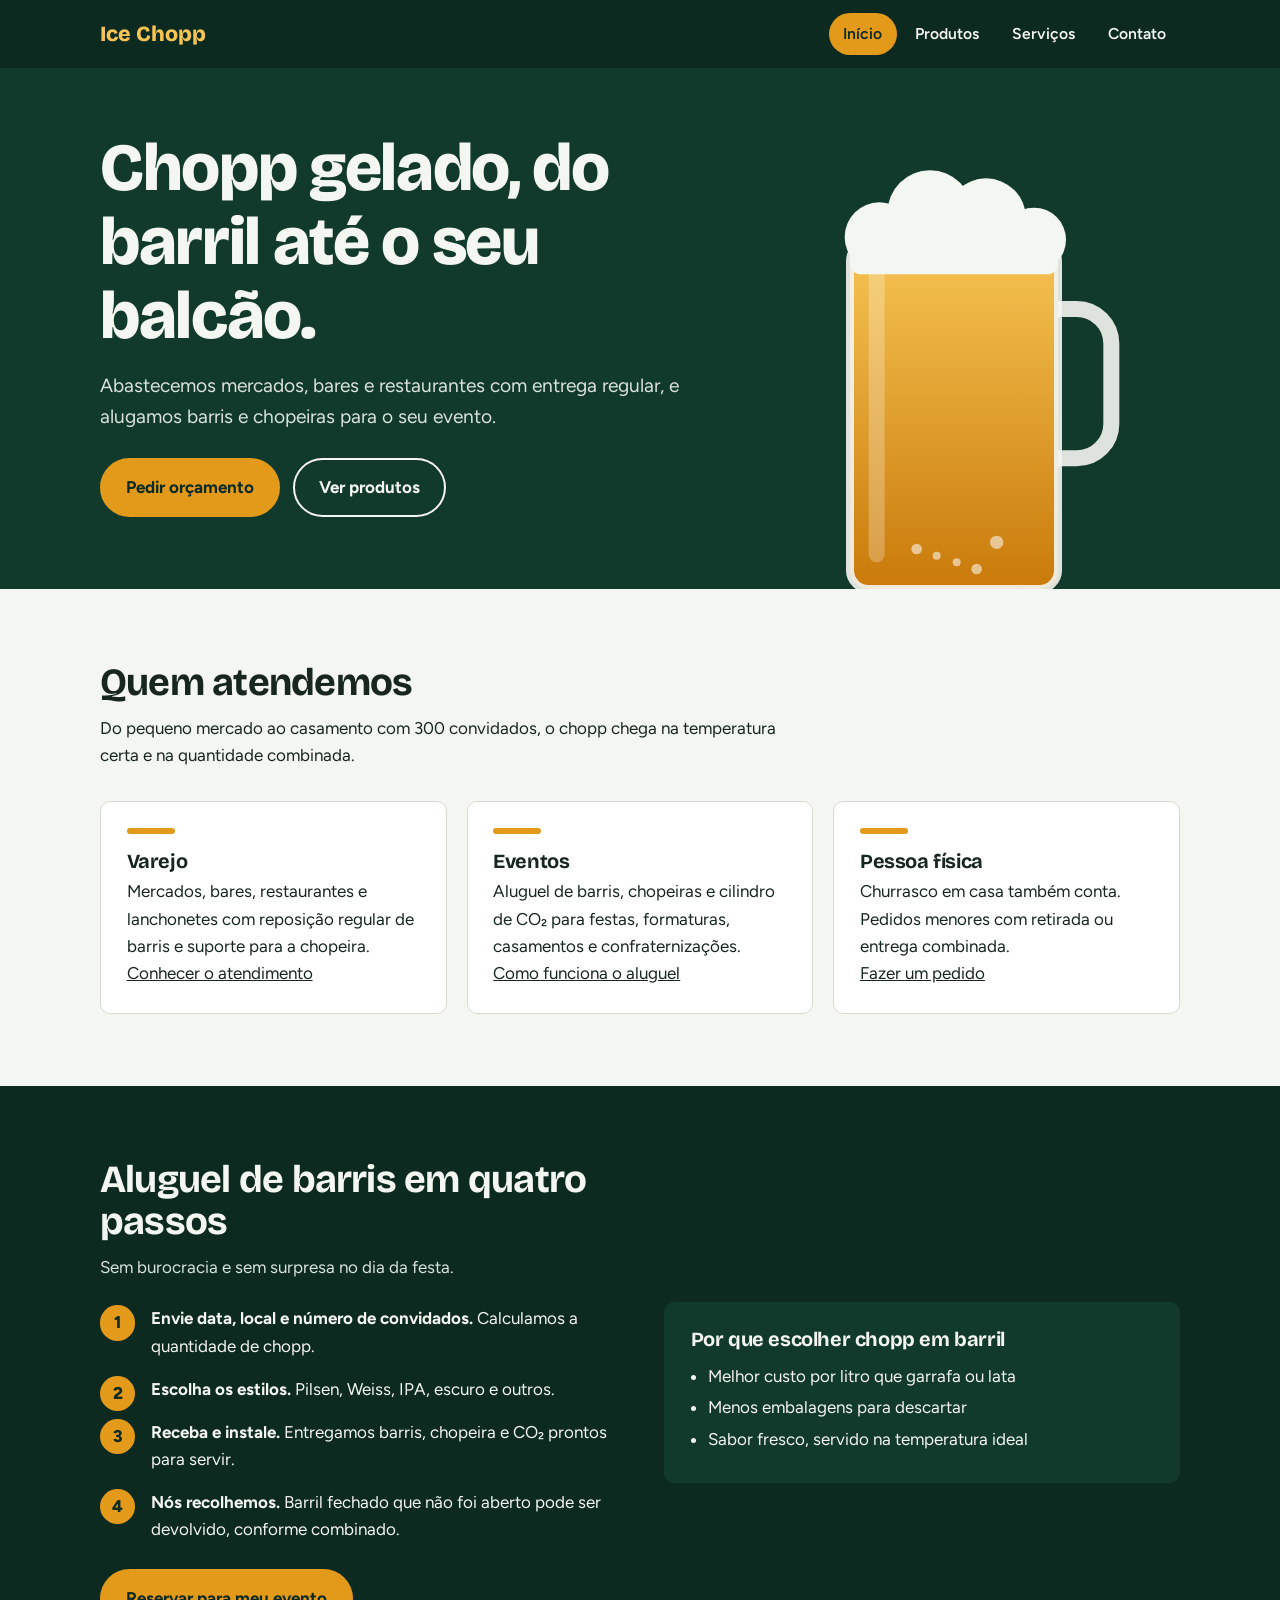
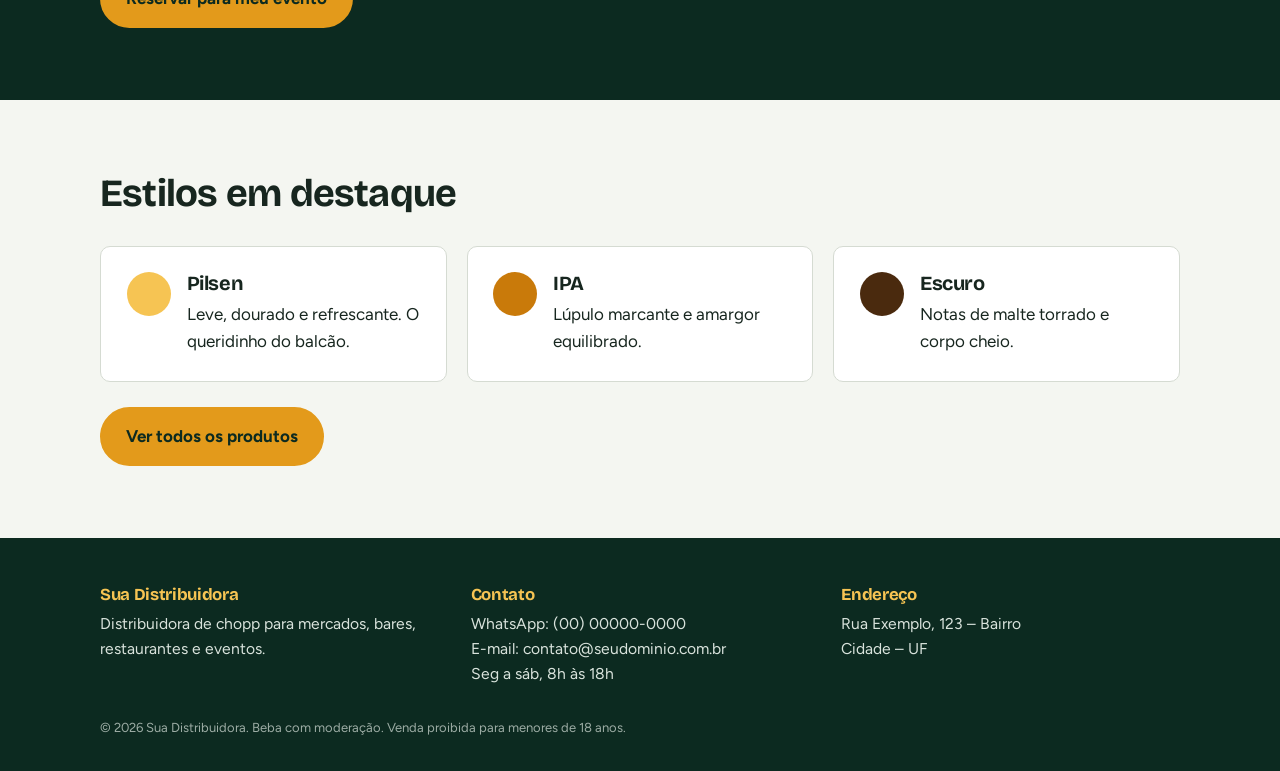
==== SiteIceChopp/index.html @ 6744db82 "estrutura base site" ====
<!DOCTYPE html>
<html lang="pt-BR">

<head>
    <meta charset="UTF-8">
    <meta name="viewport" content="width=device-width, initial-scale=1">
    <title>Chopp gelado para varejo e eventos</title>
    <meta name="description"
        content="Distribuidora de chopp: fornecimento para mercados, bares e aluguel de barris para eventos.">
    <link rel="preconnect" href="https://fonts.googleapis.com">
    <link rel="preconnect" href="https://fonts.gstatic.com" crossorigin>
    <link
        href="https://fonts.googleapis.com/css2?family=Bricolage+Grotesque:wght@600;700;800&family=Figtree:wght@400;600;700&display=swap"
        rel="stylesheet">
    <link rel="stylesheet" href=".\css\estilo.css">
</head>

<body>
    <header class="topo">
        <div class="wrap">
            <a class="marca" href="index.html">Ice Chopp</a>
            <nav aria-label="Principal">
                <ul class="menu">
                    <li><a href=".\index.html" aria-current="page">Início</a></li>
                    <li><a href=".\pages\produtos.html">Produtos</a></li>
                    <li><a href=".\pages\servicos.html">Serviços</a></li>
                    <li><a href=".\pages\contato.html">Contato</a></li>
                </ul>
            </nav>
        </div>
    </header>
    <main>
        <section class="hero">
            <div class="wrap">
                <div class="hero-txt">
                    <h1>Chopp gelado, do barril até o seu balcão.</h1>
                    <p>Abastecemos mercados, bares e restaurantes com entrega regular, e alugamos barris e chopeiras
                        para o seu evento.</p>
                    <div class="acoes">
                        <a class="btn" href="contato.html">Pedir orçamento</a>
                        <a class="btn sec" href="produtos.html">Ver produtos</a>
                    </div>
                </div>
                <svg class="copo" viewBox="0 0 240 330" role="img" aria-label="Caneca de chopp com espuma">
                    <defs>
                        <linearGradient id="c" x1="0" y1="0" x2="0" y2="1">
                            <stop offset="0" stop-color="#F6C453" />
                            <stop offset="1" stop-color="#C97A0A" />
                        </linearGradient>
                    </defs>
                    <path d="M178 120h22a26 26 0 0 1 26 26v60a26 26 0 0 1-26 26h-22" fill="none" stroke="#F4F6F1"
                        stroke-width="12" opacity=".9" />
                    <rect x="30" y="70" width="156" height="260" rx="14" fill="url(#c)" />
                    <rect x="30" y="70" width="156" height="260" rx="14" fill="none" stroke="#F4F6F1" stroke-width="6"
                        opacity=".9" />
                    <rect x="44" y="90" width="12" height="220" rx="6" fill="#fff" opacity=".25" />
                    <g fill="#F4F6F1">
                        <circle cx="52" cy="66" r="26" />
                        <circle cx="90" cy="48" r="32" />
                        <circle cx="132" cy="52" r="30" />
                        <circle cx="168" cy="68" r="24" />
                        <rect x="30" y="64" width="156" height="30" rx="8" />
                    </g>
                    <circle class="bolha" cx="80" cy="300" r="4" />
                    <circle class="bolha" cx="110" cy="310" r="3" />
                    <circle class="bolha" cx="140" cy="295" r="5" />
                    <circle class="bolha" cx="95" cy="305" r="3" />
                    <circle class="bolha" cx="125" cy="315" r="4" />
                </svg>
            </div>
        </section>

        <section>
            <div class="wrap">
                <h2>Quem atendemos</h2>
                <p>Do pequeno mercado ao casamento com 300 convidados, o chopp chega na temperatura certa e na
                    quantidade combinada.</p>
                <div class="grade">
                    <article class="cartao">
                        <div class="faixa"></div>
                        <h3>Varejo</h3>
                        <p>Mercados, bares, restaurantes e lanchonetes com reposição regular de barris e suporte para a
                            chopeira.</p>
                        <p><a href="servicos.html#varejo">Conhecer o atendimento</a></p>
                    </article>
                    <article class="cartao">
                        <div class="faixa"></div>
                        <h3>Eventos</h3>
                        <p>Aluguel de barris, chopeiras e cilindro de CO₂ para festas, formaturas, casamentos e
                            confraternizações.</p>
                        <p><a href="servicos.html#eventos">Como funciona o aluguel</a></p>
                    </article>
                    <article class="cartao">
                        <div class="faixa"></div>
                        <h3>Pessoa física</h3>
                        <p>Churrasco em casa também conta. Pedidos menores com retirada ou entrega combinada.</p>
                        <p><a href="contato.html">Fazer um pedido</a></p>
                    </article>
                </div>
            </div>
        </section>

        <section class="escuro">
            <div class="wrap duas">
                <div>
                    <h2>Aluguel de barris em quatro passos</h2>
                    <p>Sem burocracia e sem surpresa no dia da festa.</p>
                    <ol class="passos">
                        <li><strong>Envie data, local e número de convidados.</strong> Calculamos a quantidade de chopp.
                        </li>
                        <li><strong>Escolha os estilos.</strong> Pilsen, Weiss, IPA, escuro e outros.</li>
                        <li><strong>Receba e instale.</strong> Entregamos barris, chopeira e CO₂ prontos para servir.
                        </li>
                        <li><strong>Nós recolhemos.</strong> Barril fechado que não foi aberto pode ser devolvido,
                            conforme combinado.</li>
                    </ol>
                    <div class="acoes"><a class="btn" href="contato.html">Reservar para meu evento</a></div>
                </div>
                <div class="cartao forte">
                    <h3>Por que escolher chopp em barril</h3>
                    <ul>
                        <li>Melhor custo por litro que garrafa ou lata</li>
                        <li>Menos embalagens para descartar</li>
                        <li>Sabor fresco, servido na temperatura ideal</li>
                    </ul>
                </div>
            </div>
        </section>

        <section>
            <div class="wrap">
                <h2>Estilos em destaque</h2>
                <div class="grade">
                    <article class="cartao estilo"><span class="gota" style="background:#F6C453"></span>
                        <div>
                            <h3>Pilsen</h3>
                            <p>Leve, dourado e refrescante. O queridinho do balcão.</p>
                        </div>
                    </article>
                    <article class="cartao estilo"><span class="gota" style="background:#C97A0A"></span>
                        <div>
                            <h3>IPA</h3>
                            <p>Lúpulo marcante e amargor equilibrado.</p>
                        </div>
                    </article>
                    <article class="cartao estilo"><span class="gota" style="background:#4a2a0e"></span>
                        <div>
                            <h3>Escuro</h3>
                            <p>Notas de malte torrado e corpo cheio.</p>
                        </div>
                    </article>
                </div>
                <div class="acoes"><a class="btn" style="color:var(--garrafa-2)" href="produtos.html">Ver todos os
                        produtos</a></div>
            </div>
        </section>
    </main>
    <footer class="rodape">
        <div class="wrap">
            <div>
                <h3>Sua Distribuidora</h3>
                <p>Distribuidora de chopp para mercados, bares, restaurantes e eventos.</p>
            </div>
            <div>
                <h3>Contato</h3>
                <p>WhatsApp: (00) 00000-0000<br>E-mail: contato@seudominio.com.br<br>Seg a sáb, 8h às 18h</p>
            </div>
            <div>
                <h3>Endereço</h3>
                <p>Rua Exemplo, 123 – Bairro<br>Cidade – UF</p>
            </div>
        </div>
        <div class="wrap"><small>© 2026 Sua Distribuidora. Beba com moderação. Venda proibida para menores de 18
                anos.</small></div>
    </footer>
</body>

</html>
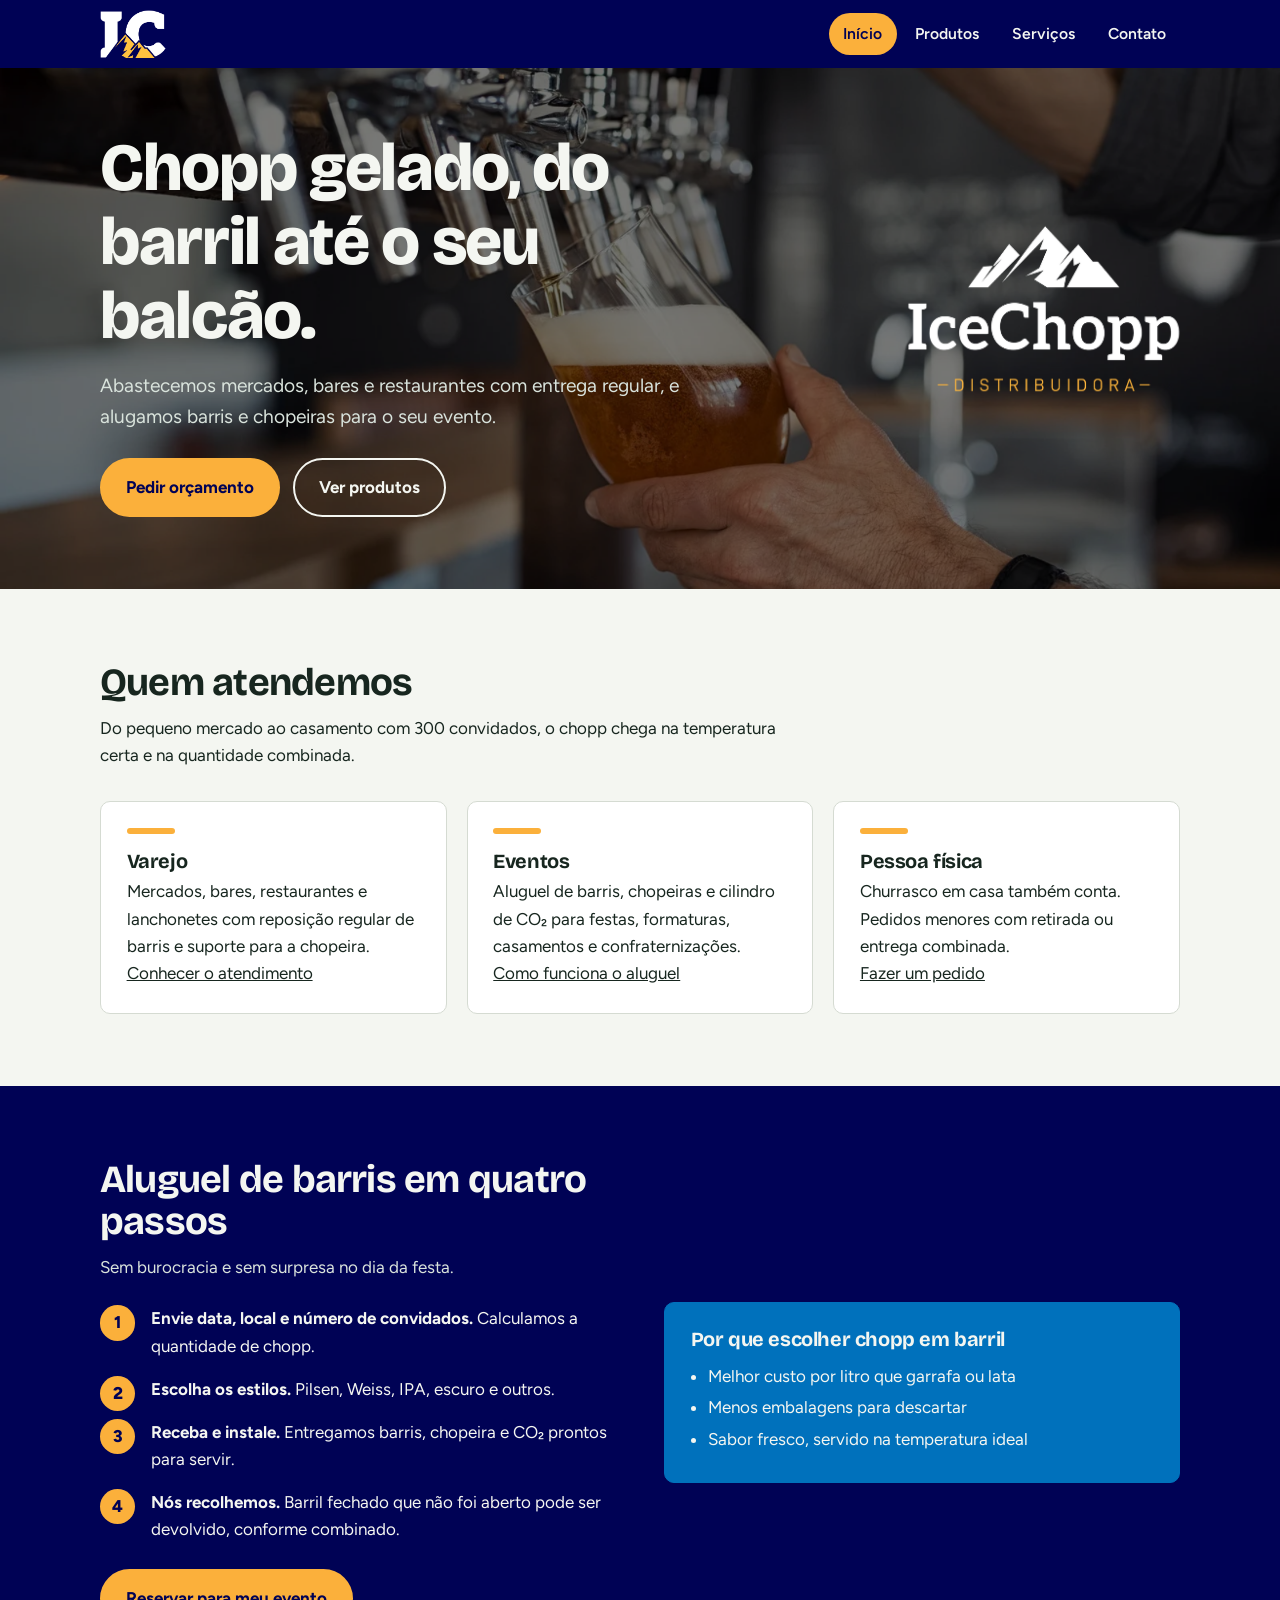
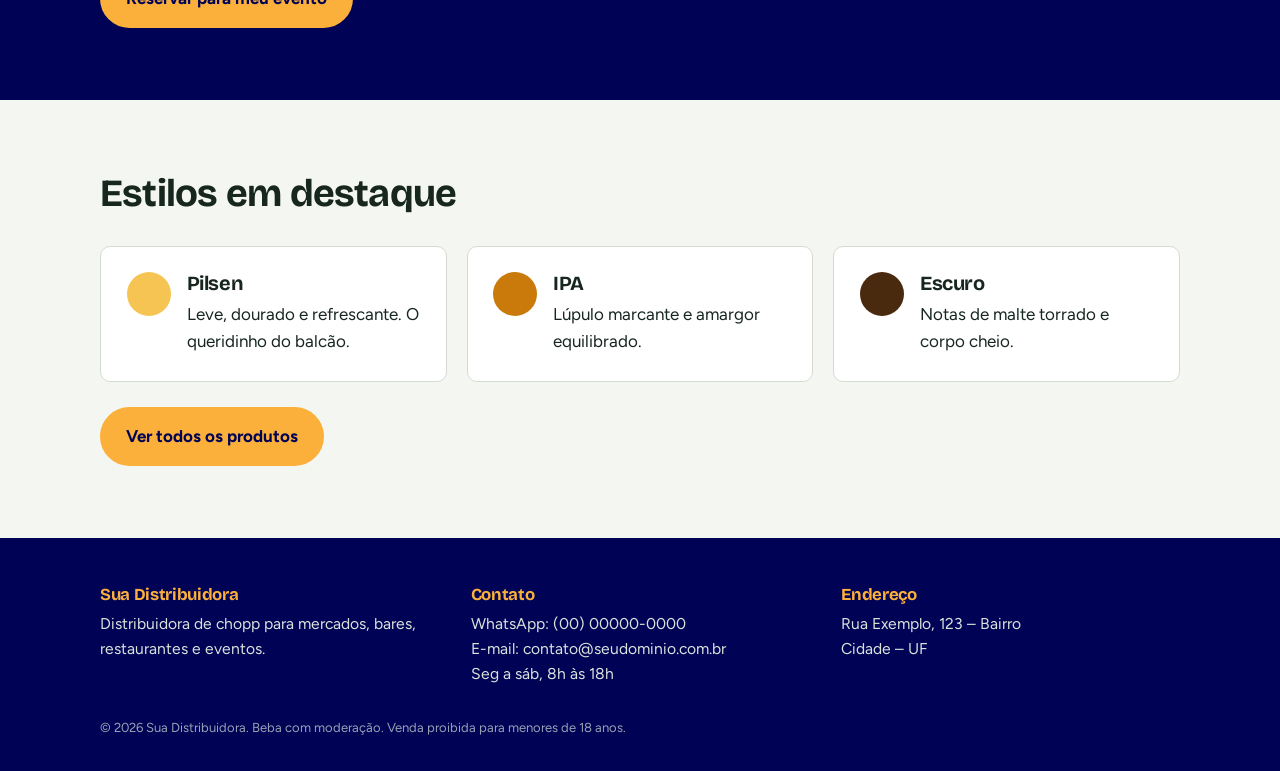
==== commit 7f8e1b28: "index" ====
--- a/SiteIceChopp/index.html
+++ b/SiteIceChopp/index.html
@@ -18,7 +18,7 @@
 <body>
     <header class="topo">
         <div class="wrap">
-            <a class="marca" href="index.html">Ice Chopp</a>
+            <img class="marca" src="img/logoMinAmarela.png" alt="logo">
             <nav aria-label="Principal">
                 <ul class="menu">
                     <li><a href=".\index.html" aria-current="page">Início</a></li>
@@ -37,36 +37,11 @@
                     <p>Abastecemos mercados, bares e restaurantes com entrega regular, e alugamos barris e chopeiras
                         para o seu evento.</p>
                     <div class="acoes">
-                        <a class="btn" href="contato.html">Pedir orçamento</a>
-                        <a class="btn sec" href="produtos.html">Ver produtos</a>
+                        <a class="btn" href="./pages/contato.html">Pedir orçamento</a>
+                        <a class="btn sec" href="./pages/produtos.html">Ver produtos</a>
                     </div>
                 </div>
-                <svg class="copo" viewBox="0 0 240 330" role="img" aria-label="Caneca de chopp com espuma">
-                    <defs>
-                        <linearGradient id="c" x1="0" y1="0" x2="0" y2="1">
-                            <stop offset="0" stop-color="#F6C453" />
-                            <stop offset="1" stop-color="#C97A0A" />
-                        </linearGradient>
-                    </defs>
-                    <path d="M178 120h22a26 26 0 0 1 26 26v60a26 26 0 0 1-26 26h-22" fill="none" stroke="#F4F6F1"
-                        stroke-width="12" opacity=".9" />
-                    <rect x="30" y="70" width="156" height="260" rx="14" fill="url(#c)" />
-                    <rect x="30" y="70" width="156" height="260" rx="14" fill="none" stroke="#F4F6F1" stroke-width="6"
-                        opacity=".9" />
-                    <rect x="44" y="90" width="12" height="220" rx="6" fill="#fff" opacity=".25" />
-                    <g fill="#F4F6F1">
-                        <circle cx="52" cy="66" r="26" />
-                        <circle cx="90" cy="48" r="32" />
-                        <circle cx="132" cy="52" r="30" />
-                        <circle cx="168" cy="68" r="24" />
-                        <rect x="30" y="64" width="156" height="30" rx="8" />
-                    </g>
-                    <circle class="bolha" cx="80" cy="300" r="4" />
-                    <circle class="bolha" cx="110" cy="310" r="3" />
-                    <circle class="bolha" cx="140" cy="295" r="5" />
-                    <circle class="bolha" cx="95" cy="305" r="3" />
-                    <circle class="bolha" cx="125" cy="315" r="4" />
-                </svg>
+                <img id=logo src="img/logoICescuro.png" alt="Logo">
             </div>
         </section>
 
@@ -81,20 +56,20 @@
                         <h3>Varejo</h3>
                         <p>Mercados, bares, restaurantes e lanchonetes com reposição regular de barris e suporte para a
                             chopeira.</p>
-                        <p><a href="servicos.html#varejo">Conhecer o atendimento</a></p>
+                        <p><a href="./pages/servicos.html#varejo">Conhecer o atendimento</a></p>
                     </article>
                     <article class="cartao">
                         <div class="faixa"></div>
                         <h3>Eventos</h3>
                         <p>Aluguel de barris, chopeiras e cilindro de CO₂ para festas, formaturas, casamentos e
                             confraternizações.</p>
-                        <p><a href="servicos.html#eventos">Como funciona o aluguel</a></p>
+                        <p><a href="./pages/servicos.html#eventos">Como funciona o aluguel</a></p>
                     </article>
                     <article class="cartao">
                         <div class="faixa"></div>
                         <h3>Pessoa física</h3>
                         <p>Churrasco em casa também conta. Pedidos menores com retirada ou entrega combinada.</p>
-                        <p><a href="contato.html">Fazer um pedido</a></p>
+                        <p><a href="./pages/contato.html">Fazer um pedido</a></p>
                     </article>
                 </div>
             </div>
@@ -114,7 +89,7 @@
                         <li><strong>Nós recolhemos.</strong> Barril fechado que não foi aberto pode ser devolvido,
                             conforme combinado.</li>
                     </ol>
-                    <div class="acoes"><a class="btn" href="contato.html">Reservar para meu evento</a></div>
+                    <div class="acoes"><a class="btn" href="./pages/contato.html">Reservar para meu evento</a></div>
                 </div>
                 <div class="cartao forte">
                     <h3>Por que escolher chopp em barril</h3>
@@ -150,7 +125,7 @@
                         </div>
                     </article>
                 </div>
-                <div class="acoes"><a class="btn" style="color:var(--garrafa-2)" href="produtos.html">Ver todos os
+                <div class="acoes"><a class="btn" style="color:var(--garrafa-2)" href="./pages/produtos.html">Ver todos os
                         produtos</a></div>
             </div>
         </section>
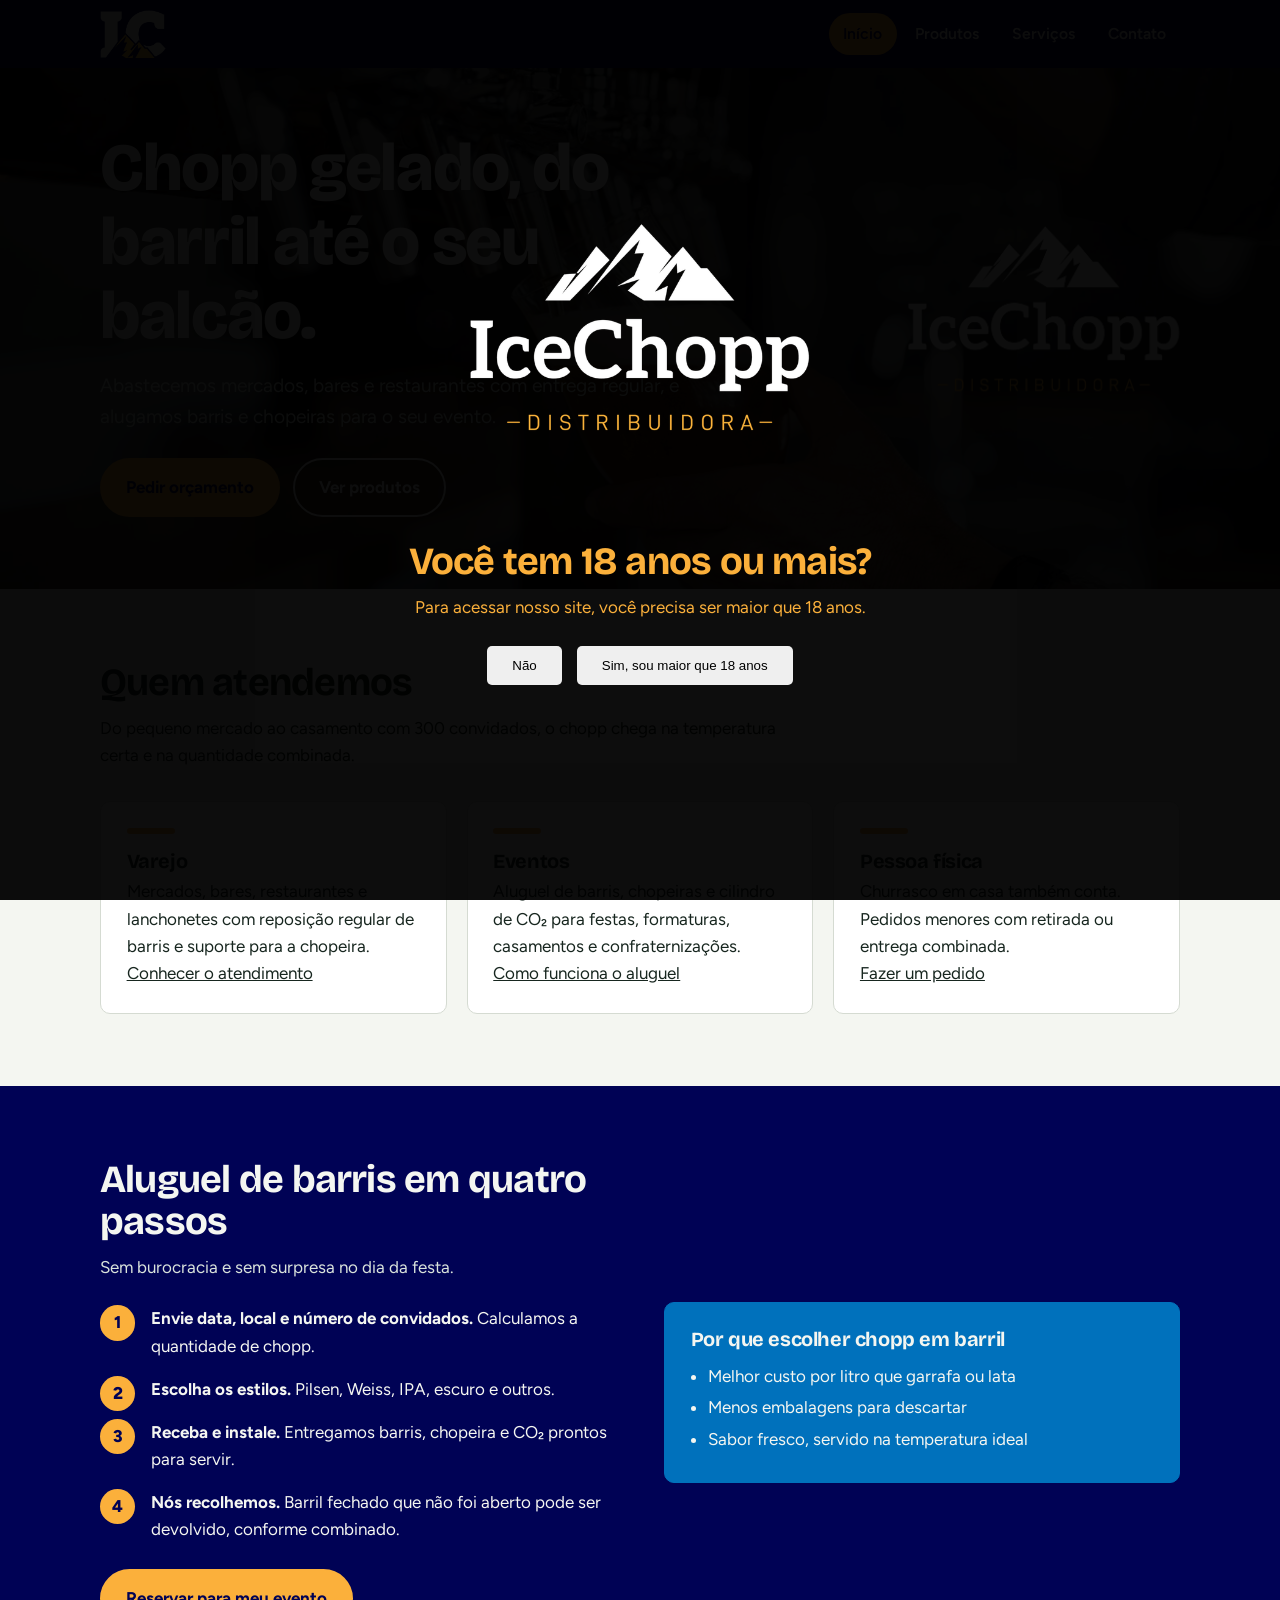
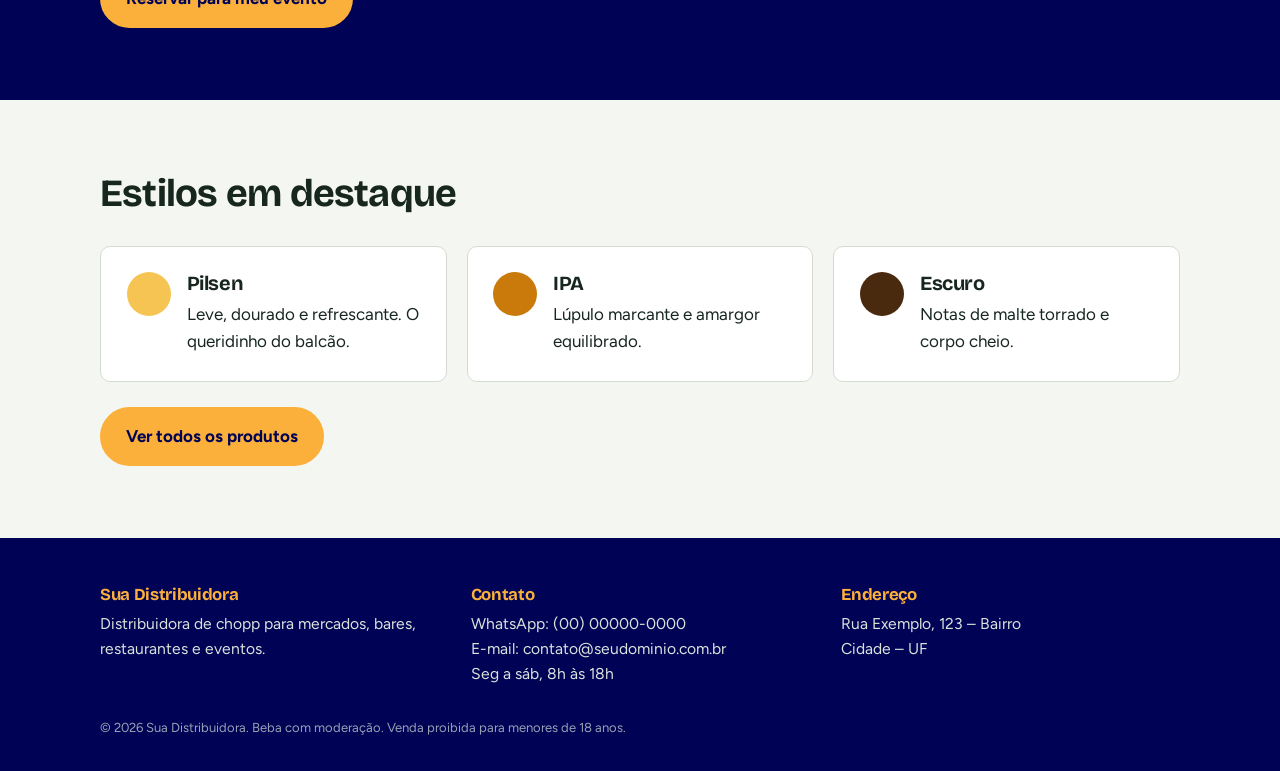
==== commit 49e5eb2a: "verificacao de idade" ====
--- a/SiteIceChopp/index.html
+++ b/SiteIceChopp/index.html
@@ -13,9 +13,29 @@
         href="https://fonts.googleapis.com/css2?family=Bricolage+Grotesque:wght@600;700;800&family=Figtree:wght@400;600;700&display=swap"
         rel="stylesheet">
     <link rel="stylesheet" href=".\css\estilo.css">
+    <link rel="stylesheet" href=".\css\idade.css">
 </head>
 
 <body>
+
+    <div id="verificacao-idade" class="overlay-idade">
+        <div class="idade">
+            <img id="IChopp" src=".\img\logoICescuro.png">
+
+            <h2 id="perguntaIdade">Você tem 18 anos ou mais?</h2>
+
+            <p id="avisoIdade">
+                Para acessar nosso site, você precisa ser maior que 18 anos.
+            </p>
+
+            <div class="botoes-idade">
+                <button onclick="sairSite()">Não</button>
+                <button onclick="entrarSite()">Sim, sou maior que 18 anos</button>
+            </div>
+        </div>
+    </div>
+
+
     <header class="topo">
         <div class="wrap">
             <img class="marca" src="img/logoMinAmarela.png" alt="logo">
@@ -125,7 +145,8 @@
                         </div>
                     </article>
                 </div>
-                <div class="acoes"><a class="btn" style="color:var(--garrafa-2)" href="./pages/produtos.html">Ver todos os
+                <div class="acoes"><a class="btn" style="color:var(--garrafa-2)" href="./pages/produtos.html">Ver todos
+                        os
                         produtos</a></div>
             </div>
         </section>
@@ -148,6 +169,7 @@
         <div class="wrap"><small>© 2026 Sua Distribuidora. Beba com moderação. Venda proibida para menores de 18
                 anos.</small></div>
     </footer>
+    <script src=".\javascript\idade.js"></script>
 </body>
 
 </html>
